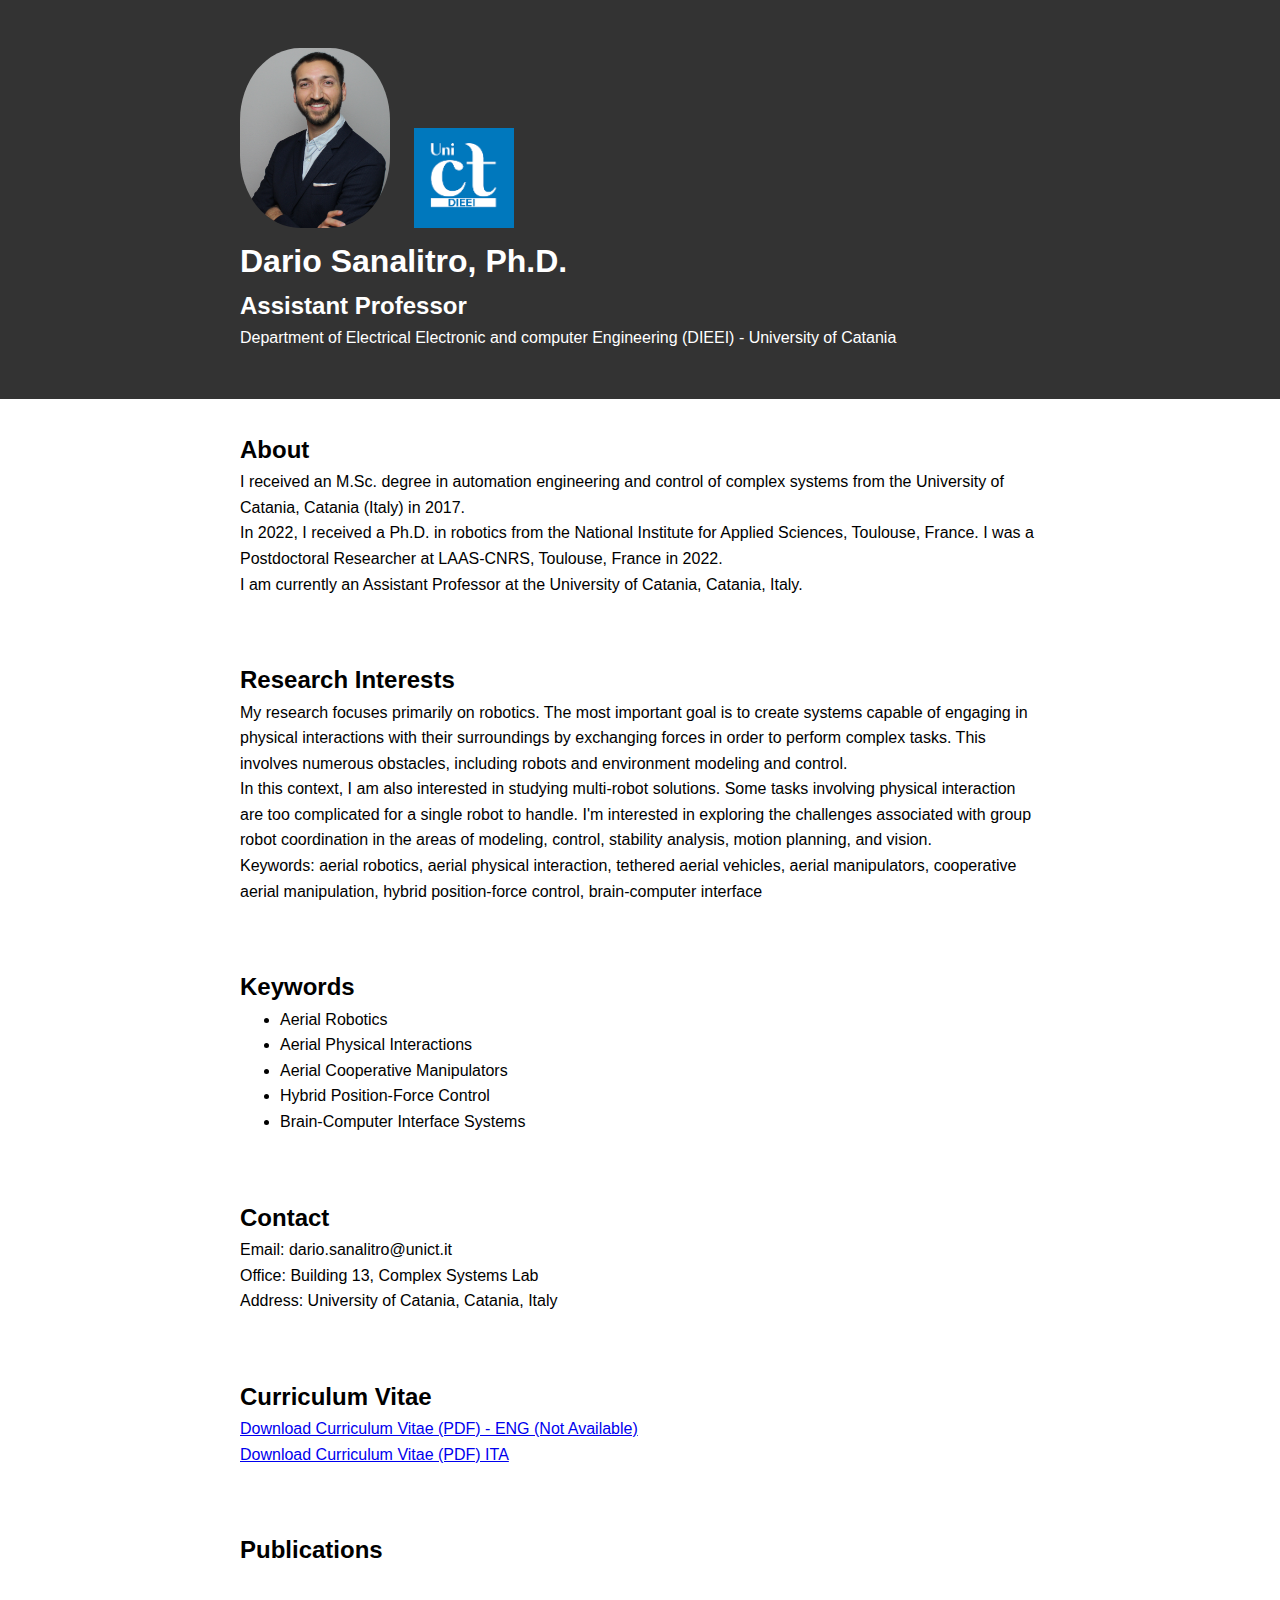
==== index.html @ 7d309677 "init website" ====
<!DOCTYPE html>
<html lang="en">
<head>
    <meta charset="UTF-8">
    <meta name="viewport" content="width=device-width, initial-scale=1.0">
    <title>Assistant Professor Website</title>
    <link rel="stylesheet" href="styles.css">
</head>
<body>

  <header>
      <div class="container">
                  <img src="picture.JPG" alt="Profile Picture" class="profile-picture">
                  <img src="logo-dieei.png" alt="Institution Logo" class="institution-logo">
          <div class="header-content">
              <h1>Dario Sanalitro, Ph.D.</h1>
              <h2>Assistant Professor</h2>
              <p>Department of Electrical Electronic and computer Engineering (DIEEI) - University of Catania</p>
          </div>
      </div>
  </header>

  <section class="about">
      <div class="container">
          <h2>About</h2>
<p> I received an M.Sc. degree in automation engineering and control of complex systems from the University of Catania, Catania (Italy) in 2017. </p>
<p>In 2022, I received a Ph.D. in robotics from the National Institute for Applied Sciences, Toulouse, France. I was a Postdoctoral Researcher at LAAS-CNRS, Toulouse, France in 2022.</p>
  <p> I am currently an Assistant Professor at the University of Catania, Catania, Italy.</p>
      </div>
  </section>

  <section class="research">
      <div class="container">
          <h2>Research Interests</h2>
          <p>My research focuses primarily on robotics. The most important goal is to create systems capable of engaging in physical interactions with their surroundings by exchanging forces in order to perform complex tasks. This involves numerous obstacles, including robots and environment modeling and control.</p>
          <p>In this context, I am also interested in studying multi-robot solutions. Some tasks involving physical interaction are too complicated for a single robot to handle. I'm interested in exploring the challenges associated with group robot coordination in the areas of modeling, control, stability analysis, motion planning, and vision.</p>
          <p>Keywords: aerial robotics, aerial physical interaction, tethered aerial vehicles, aerial manipulators, cooperative aerial manipulation, hybrid position-force control, brain-computer interface</p>
      </div>
  </section>

    <section class="research">
        <div class="container">
            <h2>Keywords</h2>
            <ul>
                <li>Aerial Robotics</li>
                <li>Aerial Physical Interactions</li>
                <li>Aerial Cooperative Manipulators</li>
                <li>Hybrid Position-Force Control</li>
                <li>Brain-Computer Interface Systems</li>
            </ul>
        </div>
    </section>

    <section class="contact">
        <div class="container">
            <h2>Contact</h2>
            <p>Email: dario.sanalitro@unict.it</p>
            <!-- <p>Phone: +1 (123) 456-7890</p> -->
            <p>Office: Building 13, Complex Systems Lab</p>
            <p>Address: University of Catania, Catania, Italy</p>
        </div>
    </section>

    <section class="downloads">
    <div class="container">
        <h2>Curriculum Vitae</h2>
        <a href="CV_eng.pdf" download>Download Curriculum Vitae (PDF) - ENG (Not Available)</a> <br>
        <a href="CV.pdf" download>Download Curriculum Vitae (PDF) ITA</a>
    </div>
</section>

    <section class="publications">
    <div class="container">
        <h2>Publications</h2>
        <ul id="publicationList">
        </ul>
    </div>
</section>
  <script src="/home/dsanalit/OneDrive/Work/Website/script.js"></script>

</body>
</html>
---- styles.css ----
/* Reset some default styles */
body, h1, h2, h3, p, ul, li {
    margin: 0;
    font-family: Arial, sans-serif;
    line-height: 1.6;
}

body {
    font-family: Arial, sans-serif;
    line-height: 1.6;
}

header {
    background-color: #333;
    color: #fff;
    padding: 1rem;
}

nav ul {
    list-style: none;
}

nav ul li {
    display: inline-block;
    margin-right: 1rem;
}

nav ul li a {
    color: #fff;
    text-decoration: none;
    padding: 0.5rem 1rem;
}

#hero {
    background-image: url('background-image.jpg'); /* Add your hero background image path */
    background-size: cover;
    background-position: center;
    height: 300px;
    display: flex;
    align-items: center;
    justify-content: center;
    color: #fff;
    text-align: center;
}

.container {
    max-width: 800px;
    margin: 0 auto;
    padding: 2rem;
}

#about, #research, #publications, #contact {
    padding: 2rem 0;
}
.profile-picture {
    width: 100px; /* Adjust the width as needed */
    height:120px; /* Adjust the height as needed */
    border-radius: 20%; /* To make the image circular, assuming it's a portrait-style photo */
    margin-right: 20px; /* To add some space between the image and header content */
}

.profile-picture {
    width: 150px; /* Adjust the width as needed */
    height:180px; /* Adjust the height as needed */
    border-radius: 40%; /* To make the image circular, assuming it's a portrait-style photo */
    margin-right: 20px; /* To add some space between the image and header content */
}
.institution-logo {
    max-height: 100px; /* Adjust the size of the logo as needed */

    /* Add any other styles for the logo here */
}
/* Add more styles and customizations as needed */
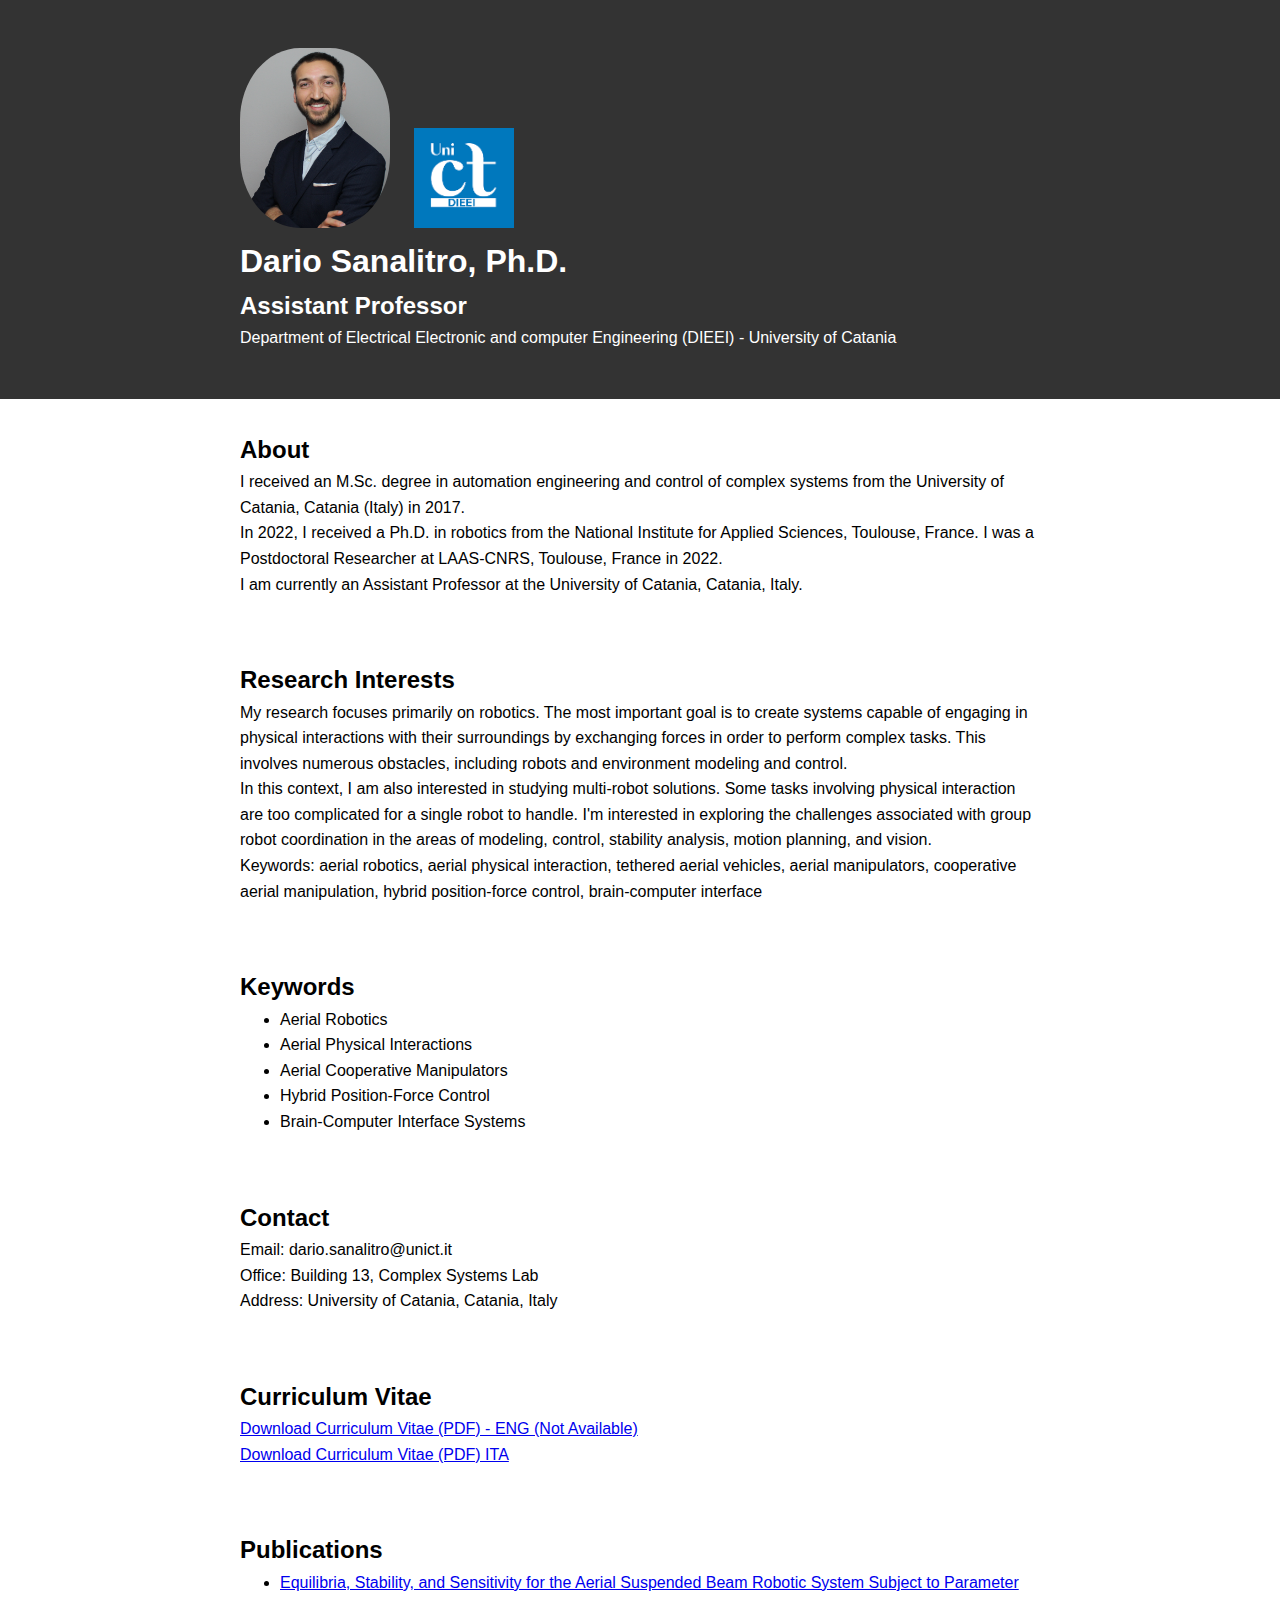
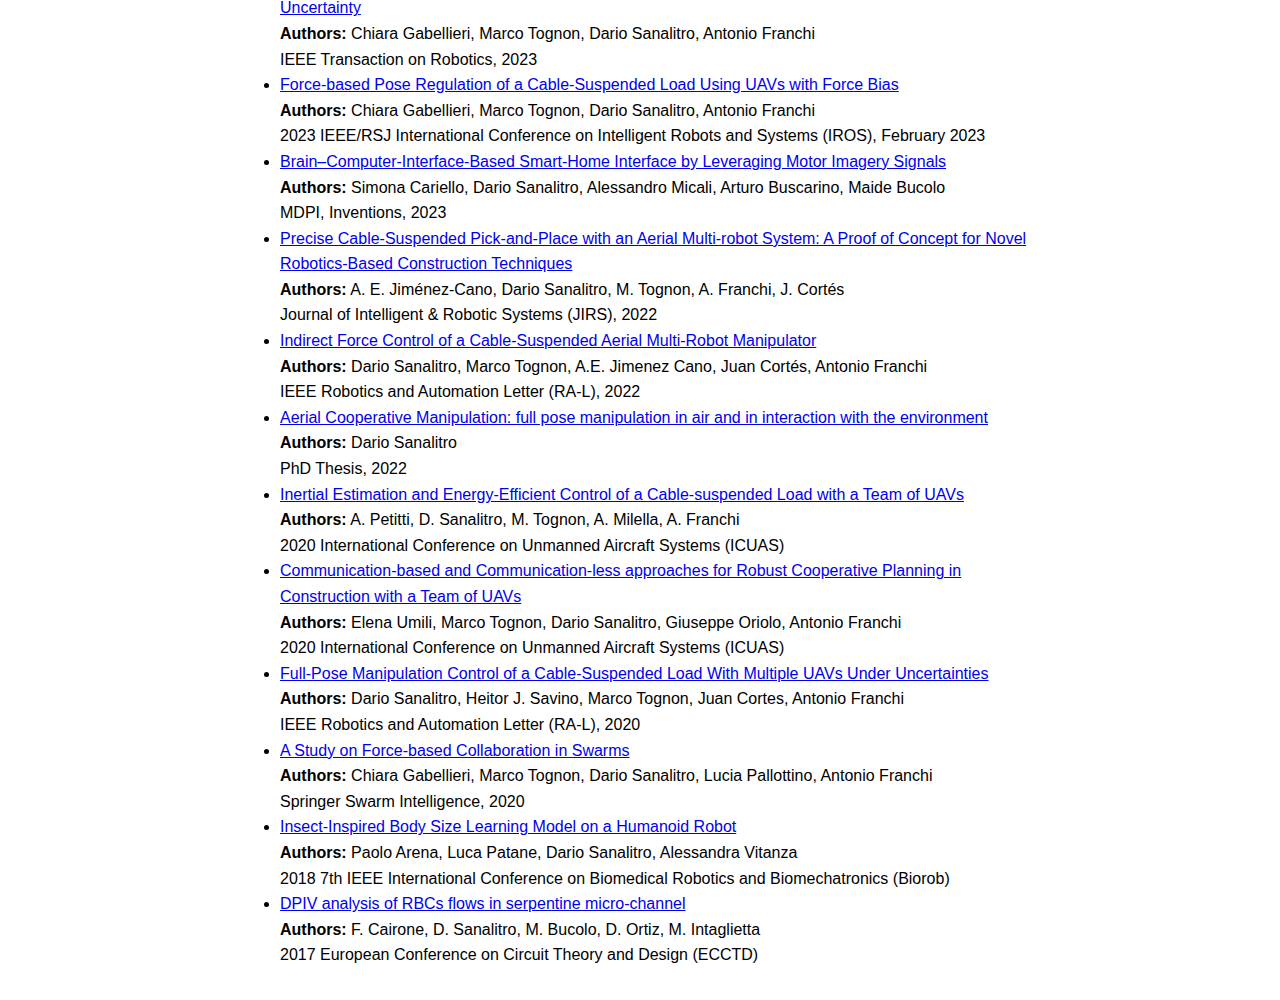
==== commit 2f5694a1: "minor changes" ====
--- a/index.html
+++ b/index.html
@@ -76,7 +76,7 @@
         </ul>
     </div>
 </section>
-  <script src="/home/dsanalit/OneDrive/Work/Website/script.js"></script>
+  <script src="script.js"></script>
 
 </body>
 </html>
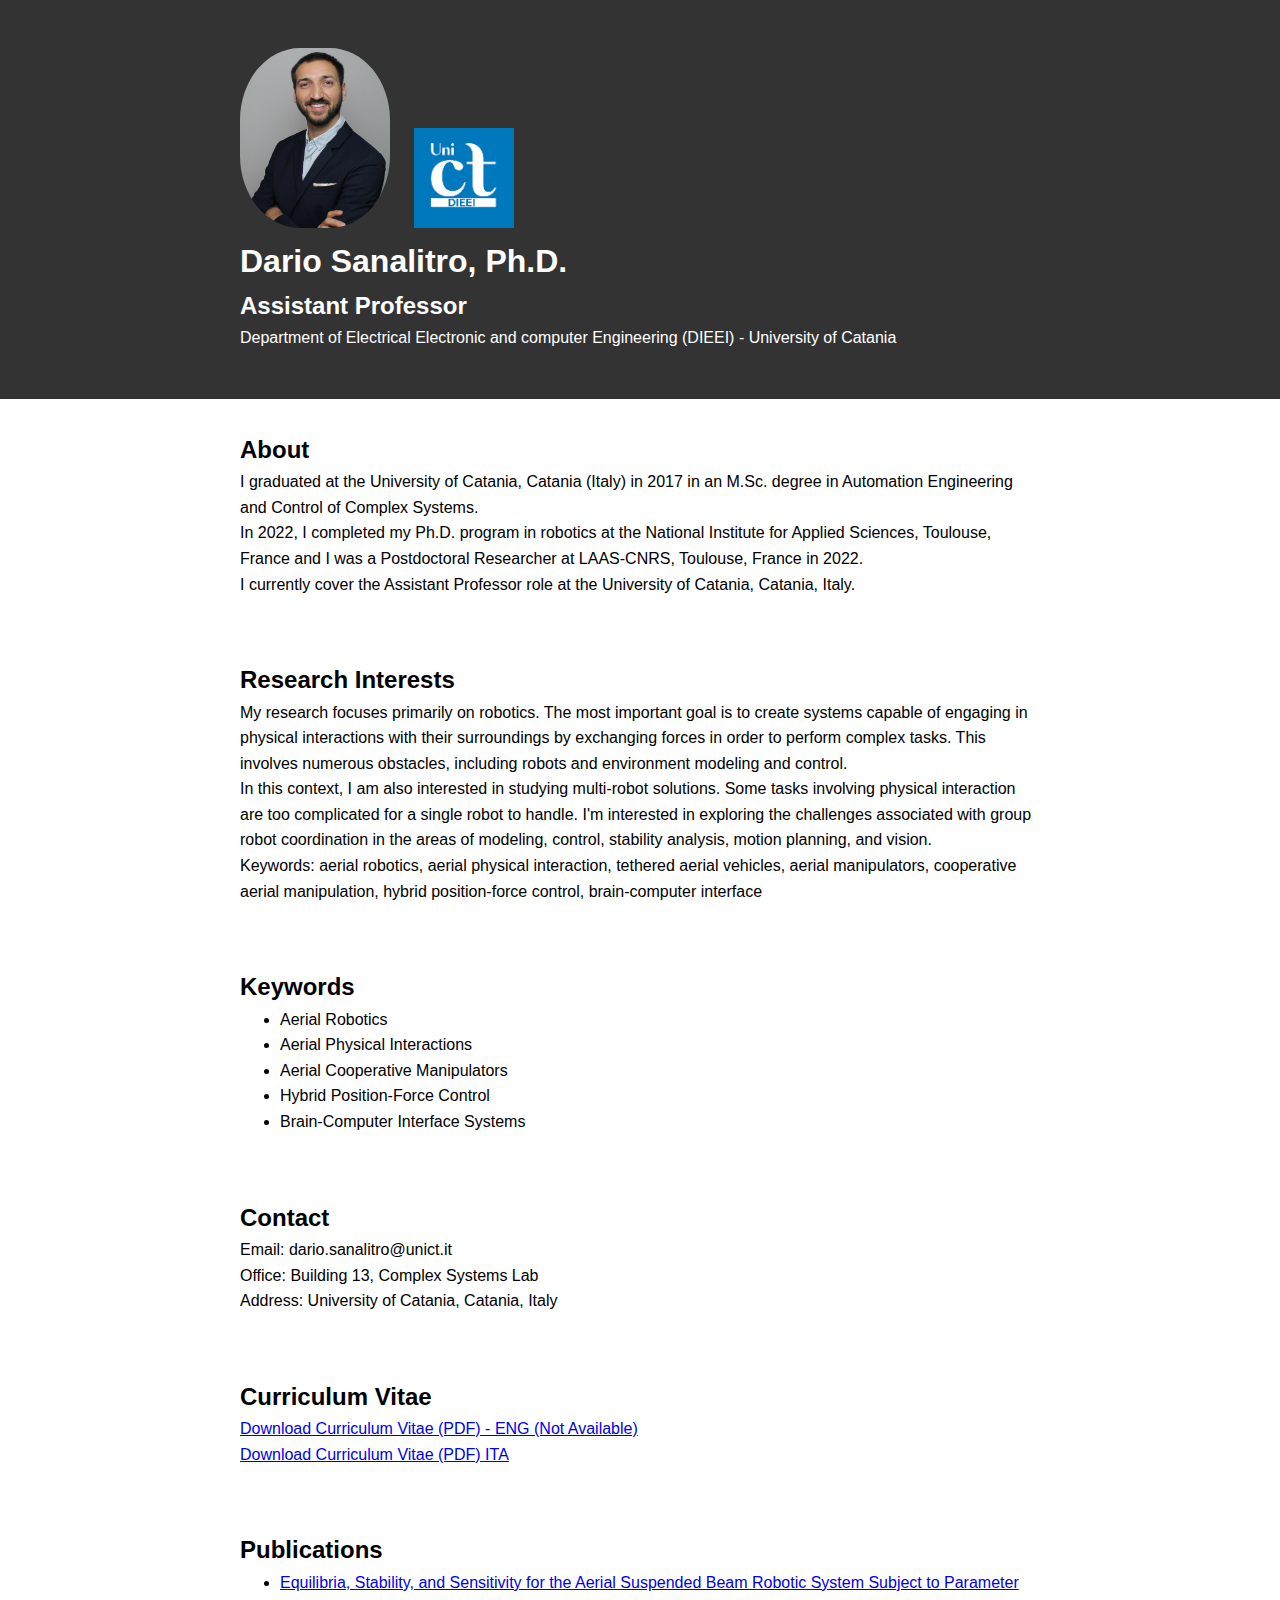
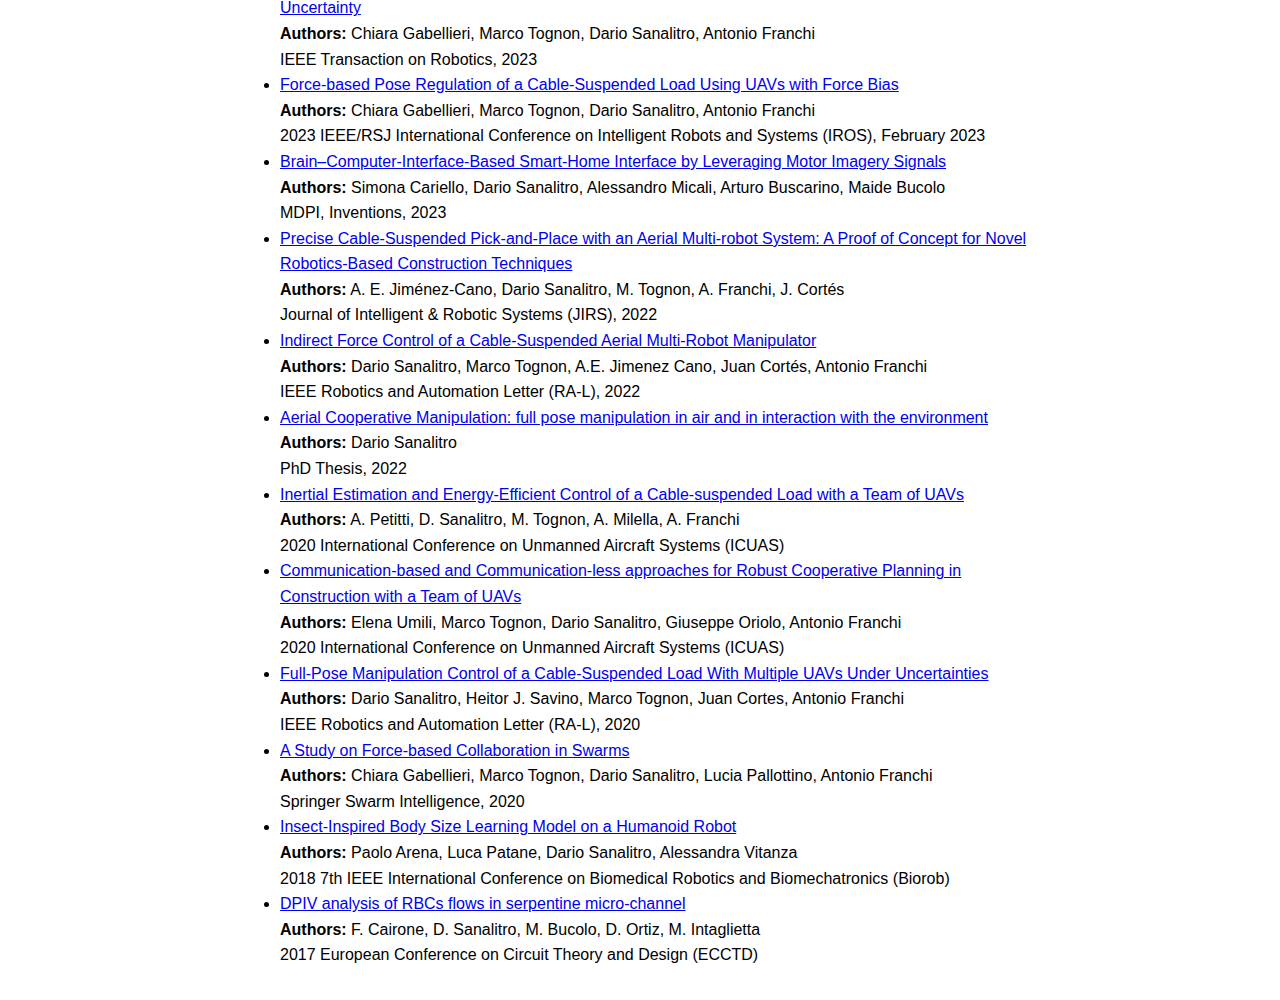
==== commit b6831c3b: "minor changes" ====
--- a/index.html
+++ b/index.html
@@ -23,9 +23,9 @@
   <section class="about">
       <div class="container">
           <h2>About</h2>
-<p> I received an M.Sc. degree in automation engineering and control of complex systems from the University of Catania, Catania (Italy) in 2017. </p>
-<p>In 2022, I received a Ph.D. in robotics from the National Institute for Applied Sciences, Toulouse, France. I was a Postdoctoral Researcher at LAAS-CNRS, Toulouse, France in 2022.</p>
-  <p> I am currently an Assistant Professor at the University of Catania, Catania, Italy.</p>
+<p> I graduated at the University of Catania, Catania (Italy) in 2017 in an M.Sc. degree in Automation Engineering and Control of Complex Systems. </p>
+<p>In 2022, I completed my Ph.D. program in robotics at the National Institute for Applied Sciences, Toulouse, France and I was a Postdoctoral Researcher at LAAS-CNRS, Toulouse, France in 2022.</p>
+  <p> I currently cover the Assistant Professor role at the University of Catania, Catania, Italy.</p>
       </div>
   </section>
 
@@ -76,7 +76,7 @@
         </ul>
     </div>
 </section>
-  <script src="script.js"></script>
+  <script src="./script.js"></script>
 
 </body>
 </html>
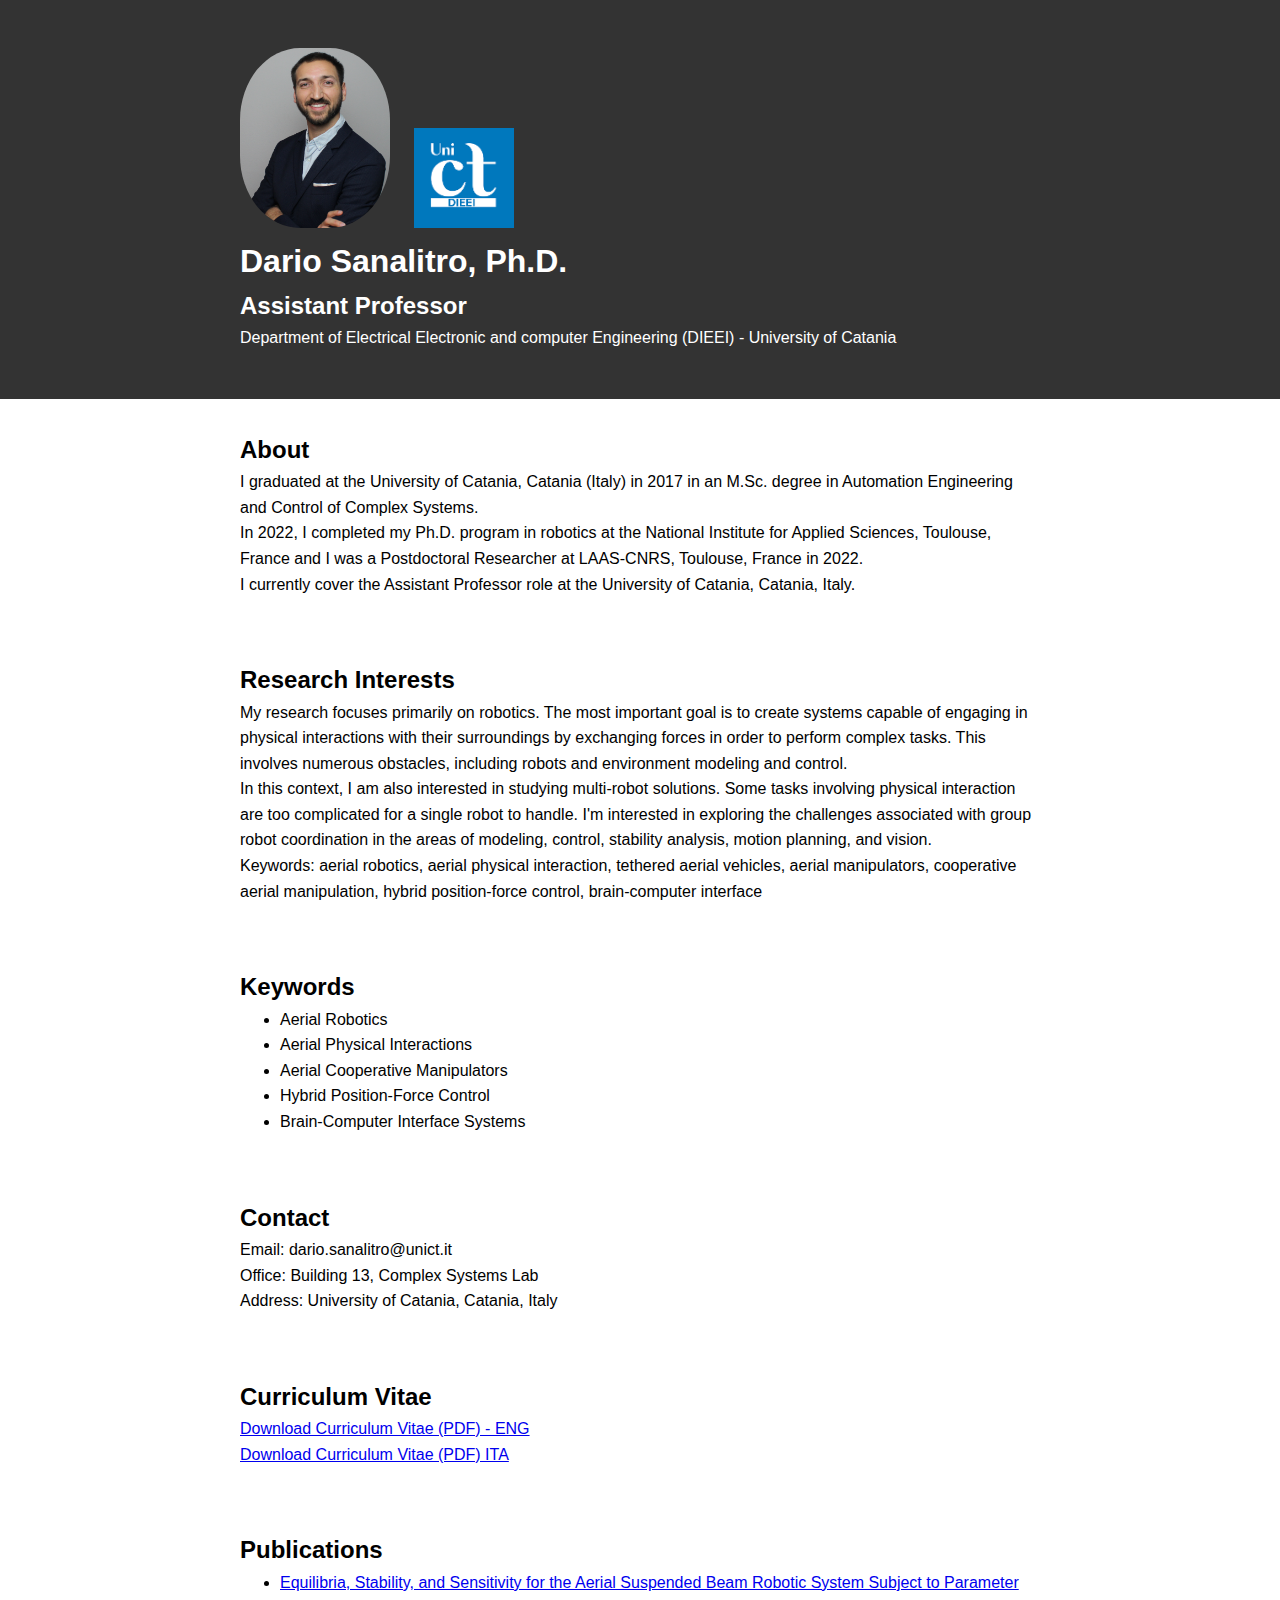
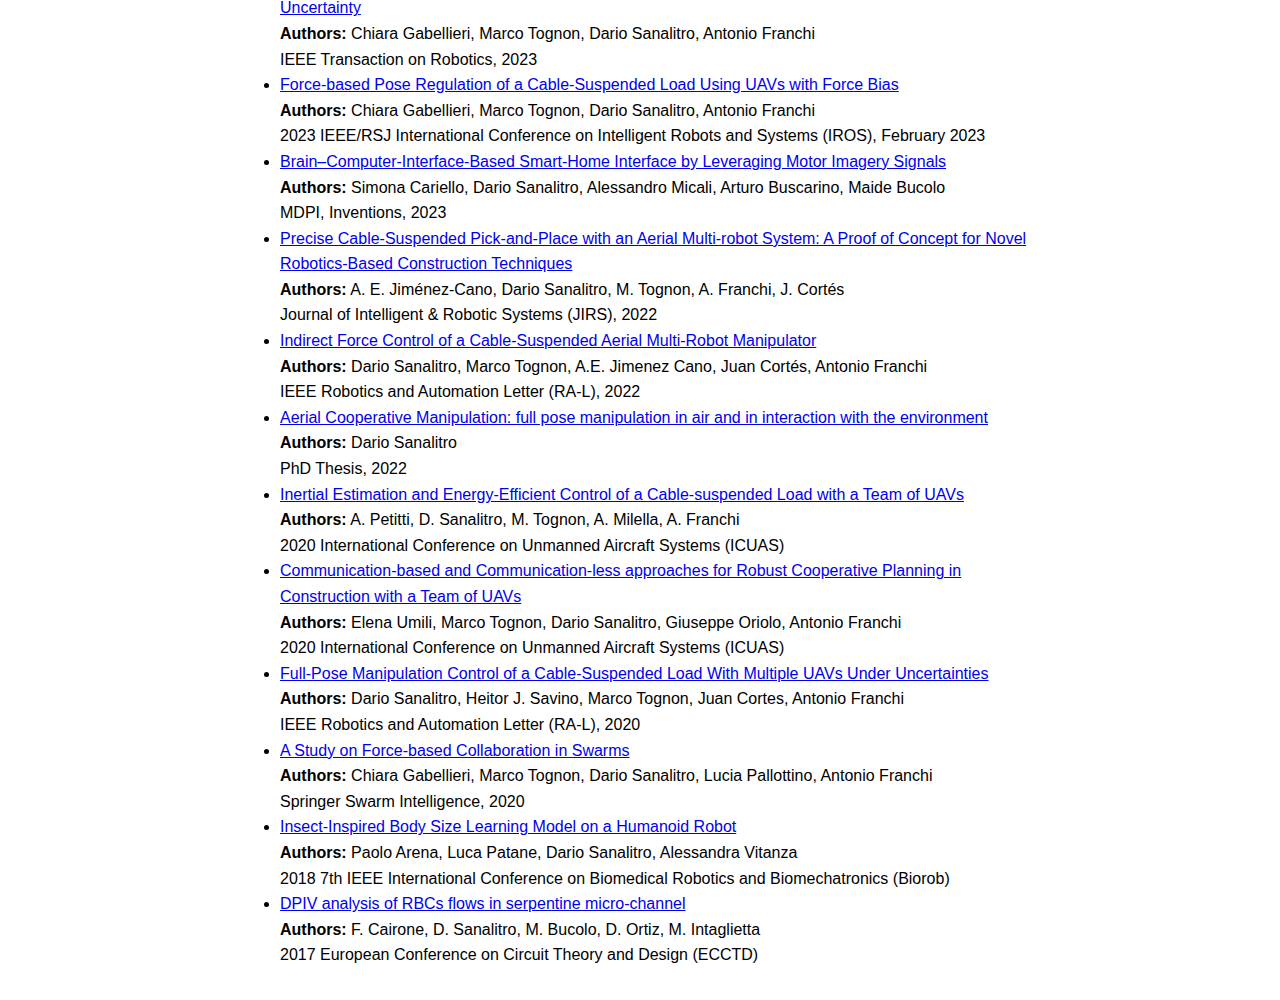
==== commit c4211551: "adding cv eng" ====
--- a/index.html
+++ b/index.html
@@ -64,8 +64,8 @@
     <section class="downloads">
     <div class="container">
         <h2>Curriculum Vitae</h2>
-        <a href="CV_eng.pdf" download>Download Curriculum Vitae (PDF) - ENG (Not Available)</a> <br>
-        <a href="CV.pdf" download>Download Curriculum Vitae (PDF) ITA</a>
+        <a href="CV_eng.pdf" download>Download Curriculum Vitae (PDF) - ENG </a> <br>
+        <a href="CV_ita.pdf" download>Download Curriculum Vitae (PDF) ITA</a>
     </div>
 </section>
 
